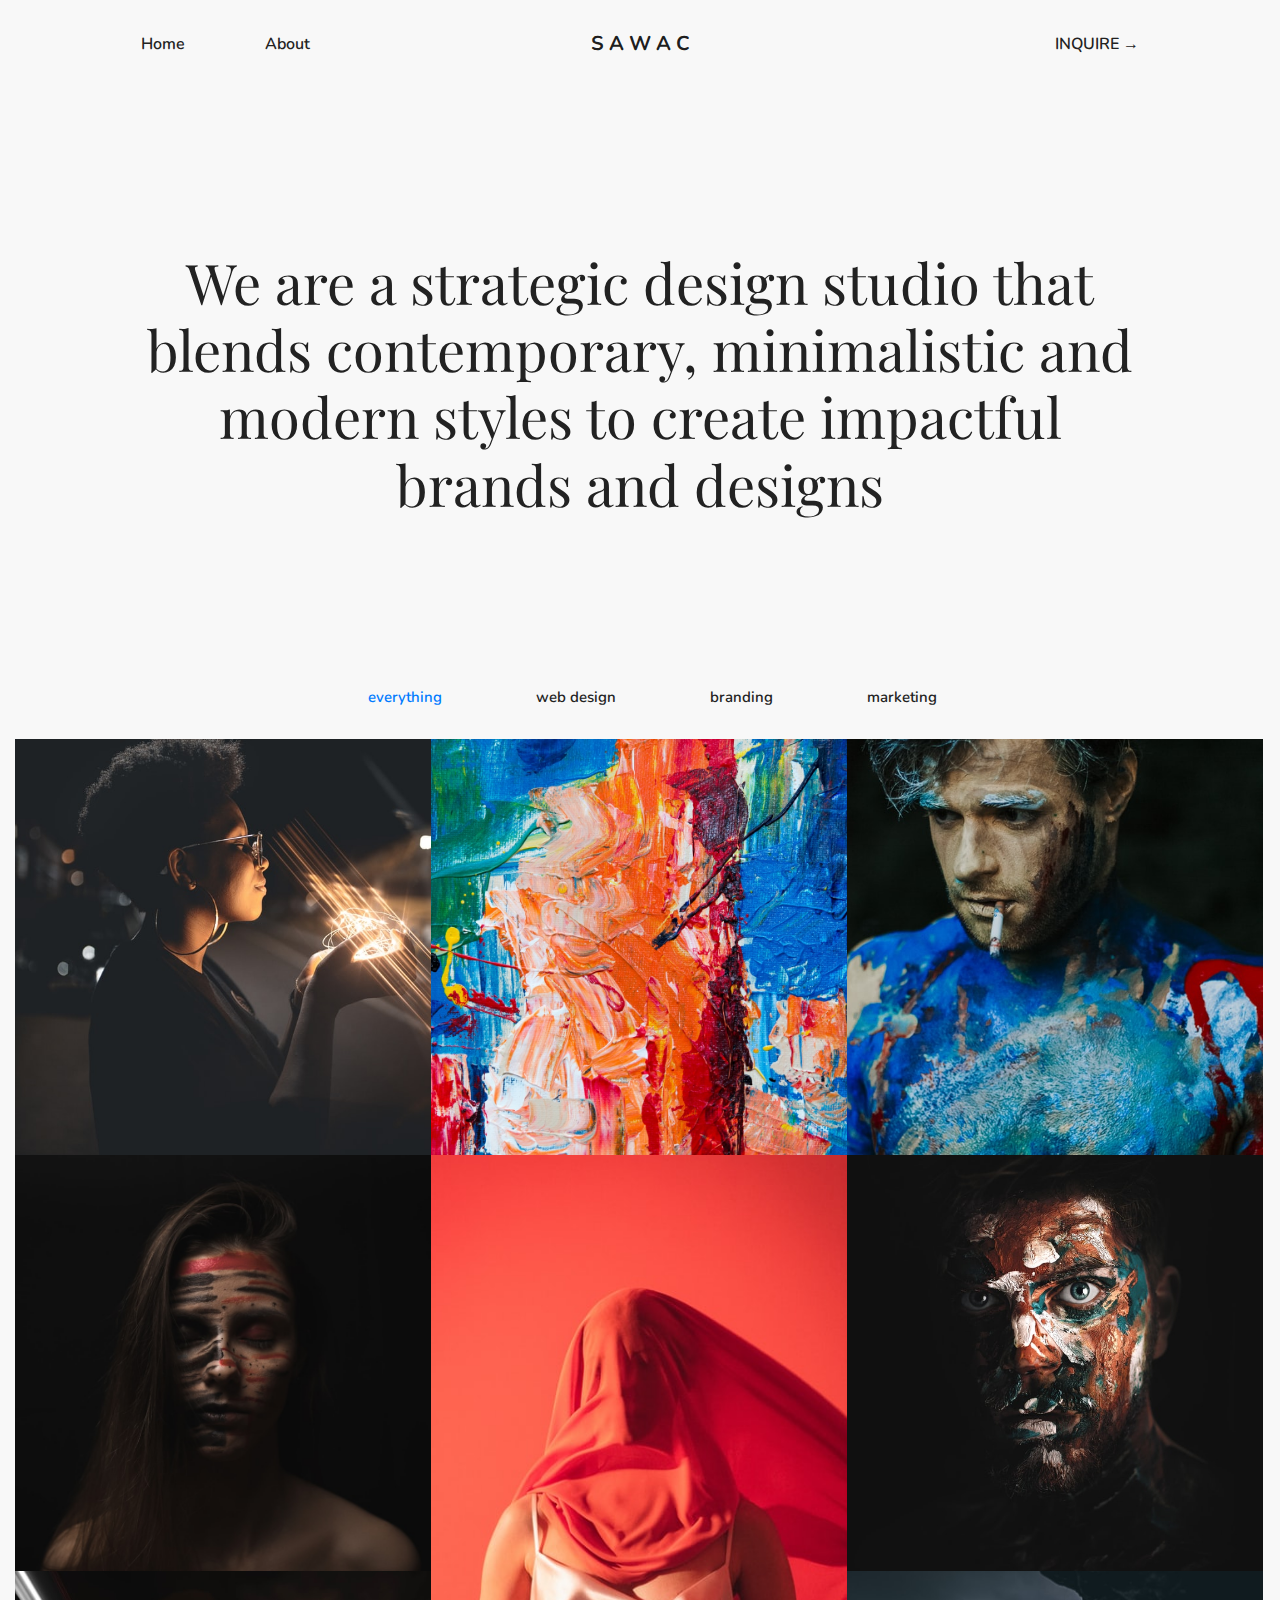
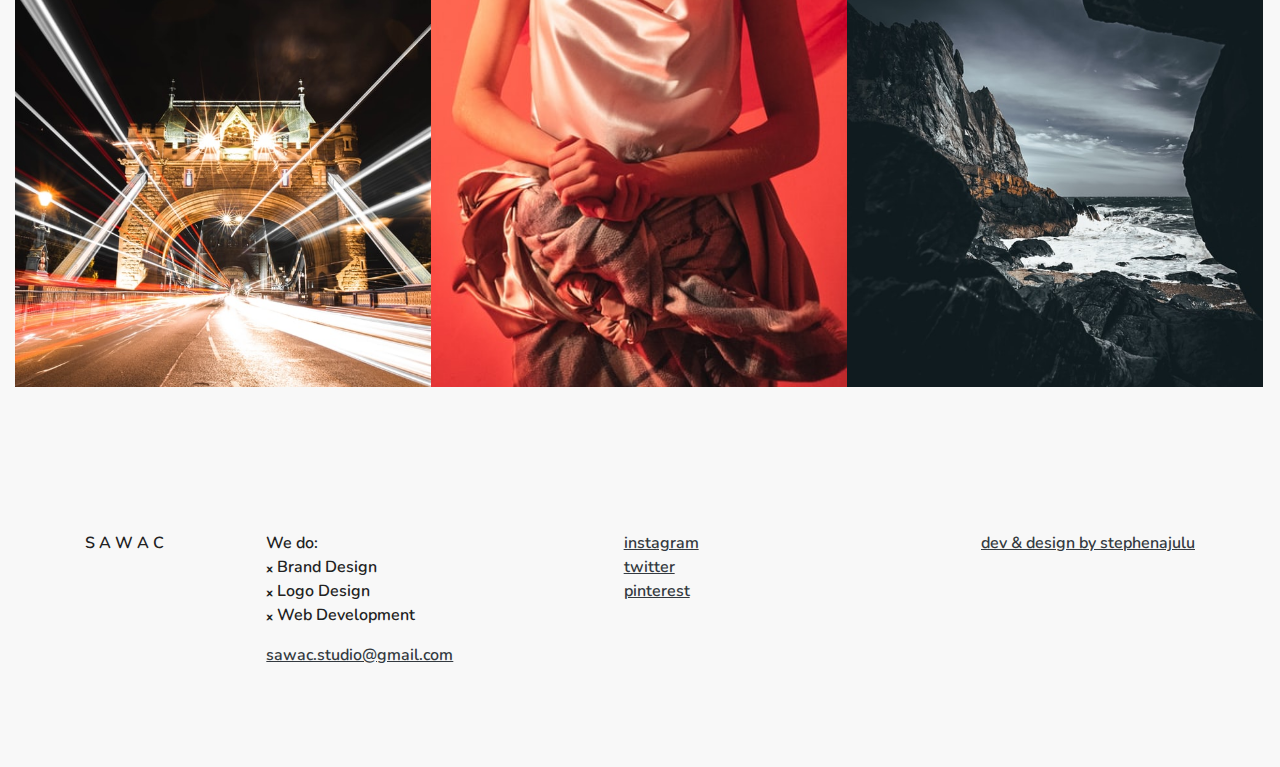
==== index.html @ 3eb4f8b2 "Add files via upload" ====
<!DOCTYPE html>
<html lang="en">

<head>
    <meta charset="utf-8">
    <meta name="viewport" content="width=device-width, initial-scale=1, shrink-to-fit=no">
    <meta http-equiv="X-UA-Compatible" content="ie=edge">
    <meta name="description" content="Free minimal portfolio web site template,minmal portfolio,porfolio,bootstrap template,html template,photography " />
    <title>Sawac Studio | Contemporary Brand Design</title>
    <link href="https://fonts.googleapis.com/css?family=Nunito:200,300,400,600,700,800,800i,900i|Playfair+Display:400,700,900&display=swap" rel="stylesheet">
    <!-- build:css -->
    <link rel="stylesheet" href="assets/vendor/css/font-awesome5.css">
    <link rel="stylesheet" href="assets/css/main.css">
    <!-- endbuild -->
    <link rel="stylesheet" href="assets/css/rtl.css">
</head>

<body>
    <div class="nav-centered">
        <div class="container">
            <nav class="navbar navbar-expand-lg navbar-light">
                <a class="navbar-brand navbar-brand-centered font-weight-bold" href="index.html">S  A  W  A  C</a>
                <button class="navbar-toggler" type="button" data-toggle="collapse" data-target="#navbarNav" aria-controls="navbarNav" aria-expanded="false" aria-label="Toggle navigation">
                    <span class="navbar-toggler-icon"></span>
                </button>
                <div class="collapse navbar-collapse" id="navbarNav">
                    <ul class="navbar-nav">
                        <li class="nav-item">
                            <a class="nav-link" href="index.html">Home</a>
                        </li>

                        <li class="nav-item">
                            <a class="nav-link" href="about.html">About</a>
                        </li>
                    </ul>

                    <ul class="navbar-nav ml-auto">

                        <!--<li class="nav-item">
                            <a class="nav-link" href="project.html">Project</a>
                        </li>-->
                        <li class="nav-item">
                            <a class="nav-link" href="https://docs.google.com/forms/d/e/1FAIpQLSfyl6B5fQIwDdRF6gQHQ4lXcO56UccDx3IbhCiQB-1WyWdSLg/viewform?usp=sf_link">INQUIRE →</a>
                        </li>
                    </ul>
                </div>
            </nav>
            <!--end:Nav -->
        </div>
    </div>
    <!--end:Navigation -->
    <main role="main">
        <section class="intro" style="background-size: cover;">
            <div class="container">
                <div class="row d-flex justify-content-center  align-items-center">
                    <div class="col-md-11 text-center">
                        <h1 class="display-4">We are a strategic design studio that blends contemporary, minimalistic and modern styles to create impactful brands and designs</h1>
                    </div>
                </div>
            </div>
        </section>
        <!--end:Intro -->
        <section class="space-md">
            <!-- portfolio -->
            <div id="portfolio" class="container-fluid">
                <div id="portfolio-filters">
                    <ul id="filters" class="p-0">
                        <li><a href="*" class="active">everything</a></li>
                        <li><a href=".digital">web design</a></li>
                        <li><a href=".branding">branding</a></li>
                        <li><a href=".campaigns">marketing</a></li>
                    </ul>
                </div>
                <div class="grid" data-cols="3" data-margin="0" data-height="1" data-masonry='{ "columnWidth": 200, "itemSelector": ".entry" }'>
                    <!-- entry -->
                    <div class="entry work-entry branding">
                        <a href="project.html">
                            <div class="entry-image imageBG" data-img="./assets/img/photo-1558212628-ad7f5fb28c5e.jpg"></div>
                            <div class="work-entry-hover">
                                <div class="work-entry-content">
                                    <div class="work-entry-title">Liber Finance</div>
                                    <div class="work-entry-cat">Web</div>
                                </div>
                            </div>
                        </a>
                    </div>
                    <!-- end:entry -->
                    <div class="entry work-entry digital">
                        <a href="project.html">
                            <div class="entry-image imageBG" data-img="./assets/img/photo-1558180702-95f1c3ae2ca3.jpg"></div>
                            <div class="work-entry-hover">
                                <div class="work-entry-content">
                                    <div class="work-entry-title">Aramark</div>
                                    <div class="work-entry-cat">Marketing</div>
                                </div>
                            </div>
                        </a>
                    </div>
                    <!-- end:entry -->
                    <div class="entry work-entry campaigns">
                        <a href="project.html">
                            <div class="entry-image imageBG" data-img="./assets/img/photo-1558118720-fa5cdebe6b3a.jpg"></div>
                            <div class="work-entry-hover">
                                <div class="work-entry-content">
                                    <div class="work-entry-title">Portfolio page</div>
                                    <div class="work-entry-cat">web design</div>
                                </div>
                            </div>
                        </a>
                    </div>
                    <!-- end:entry -->
                    <div class="entry work-entry branding">
                        <a href="project.html">
                            <div class="entry-image imageBG" data-img="./assets/img/photo-1558100984-01e6cd6fc9aa.jpg"></div>
                            <div class="work-entry-hover">
                                <div class="work-entry-content">
                                    <div class="work-entry-title">Sunday Breakfast</div>
                                    <div class="work-entry-cat">Branding</div>
                                </div>
                            </div>
                        </a>
                    </div>
                    <!-- end:entry -->
                    <div class="entry work-entry campaigns h2">
                        <a href="project.html">
                            <div class="entry-image imageBG" data-img="./assets/img/photo-1494475673543-6a6a27143fc8.jpg"></div>
                            <div class="work-entry-hover">
                                <div class="work-entry-content">
                                    <div class="work-entry-title">Sunday Breakfast</div>
                                    <div class="work-entry-cat">All</div>
                                </div>
                            </div>
                        </a>
                    </div>
                    <!-- end:entry -->
                    <div class="entry work-entry branding digital">
                        <a href="project.html">
                            <div class="entry-image imageBG" data-img="./assets/img/photo-1557941760-987c3f403d5a.jpg"></div>
                            <div class="work-entry-hover">
                                <div class="work-entry-content">
                                    <div class="work-entry-title">Pine Street</div>
                                    <div class="work-entry-cat">Web + Digital</div>
                                </div>
                            </div>
                        </a>
                    </div>
                    <!-- end:entry -->
                    <div class="entry work-entry digital">
                        <a href="project.html">
                            <div class="entry-image imageBG" data-img="./assets/img/photo-1534073828943-f801091bb18c.jpg"></div>
                            <div class="work-entry-hover">
                                <div class="work-entry-content">
                                    <div class="work-entry-title">Mobipaid</div>
                                    <div class="work-entry-cat">Branding</div>
                                </div>
                            </div>
                        </a>
                    </div>
                    <!-- end:entry -->
                    <div class="entry work-entry brading">
                        <a href="project.html">
                            <div class="entry-image imageBG" data-img="./assets/img/photo-1484755560615-a4c64e778a6c.jpg"></div>
                            <div class="work-entry-hover">
                                <div class="work-entry-content">
                                    <div class="work-entry-title">Solo Solution</div>
                                    <div class="work-entry-cat">Logo</div>
                                </div>
                            </div>
                        </a>
                    </div>
                    <!-- end:entry -->


                </div>
            </div>
            <!-- /end:portfolio -->
        </section>
    </main>
    <footer class="position-relative">
        <div class="container">
            <div class="row">

                <div class="col-lg-auto mt-4">
                    <p class="mb-4">S A W A C</p>
                </div>
                <div class="col-lg-3 mt-4 ml-auto">
                    <p>We do:
                        <br>  ᙮ Brand Design
                        <br>  ᙮ Logo Design
                        <br>  ᙮ Web Development
                    </p>
                        <a href="mailto:sawac.studio@gmail.com" class="text-dark"><span style="text-decoration: underline;">sawac.studio@gmail.com</span></a>
                </div>
                <div class="col-lg-3 mt-4 ml-auto">
                    <ul class="list-unstyled footer-link">
                        <li><a href="https://instagram.com/sawacstudio" class="text-dark">instagram</a></li>
                        <li><a href="https://twitter.com/sawacstudio" class="text-dark">twitter</a></li>
                        <li><a href="https://pinterest.com/sawacstudio" class="text-dark">pinterest</a></li>
                    </ul>
                </div>
                <div class="col-lg-auto ml-lg-auto mt-4">
                    <ul class="list-unstyled footer-link">
                        <li><a href="https://stephenajulu.com" class="text-dark">dev & design by stephenajulu</a></li>
                        <!-- Please note.You are not allowed to remove credit link.Please respect that.
                        <li><a href="https://sharebootstrap.com" class="text-dark">dev by sharebootstrap</a></li>-->
                    </ul>
                </div>
            </div>
            <!--/.row-->
        </div>
        <!--/.container-->
    </footer>
    <!-- build:js -->
    <script src="assets/vendor/js/jquery.js"></script>
    <script src="assets/vendor/js/popper.js"></script>
    <script src="assets/vendor/js/bootstrap.js"></script>
    <script src="assets/vendor/js/isotope.pkgd.min.js"></script>
    <script src="assets/vendor/js/jquery.easing.min.js"></script>
    <script src="assets/js/custom.js"></script>
    <!-- endbuild -->
</body>

</html>
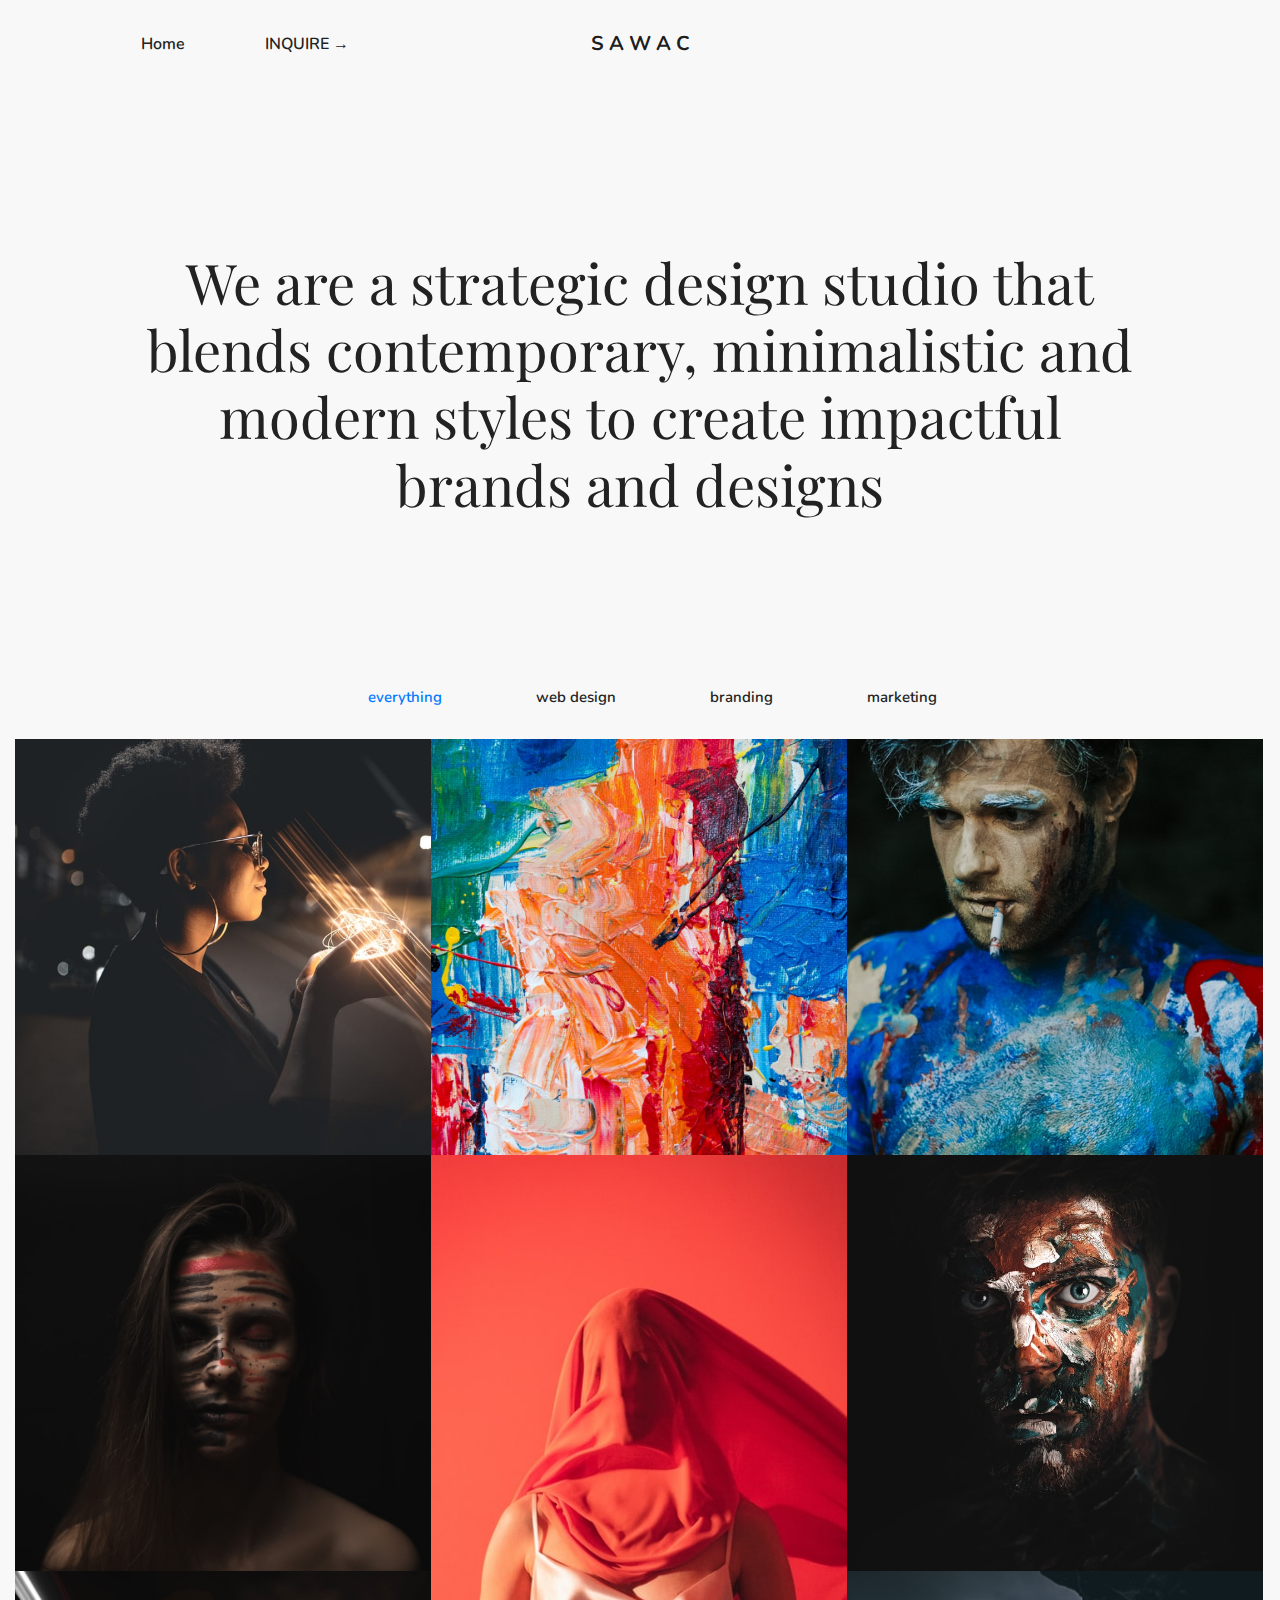
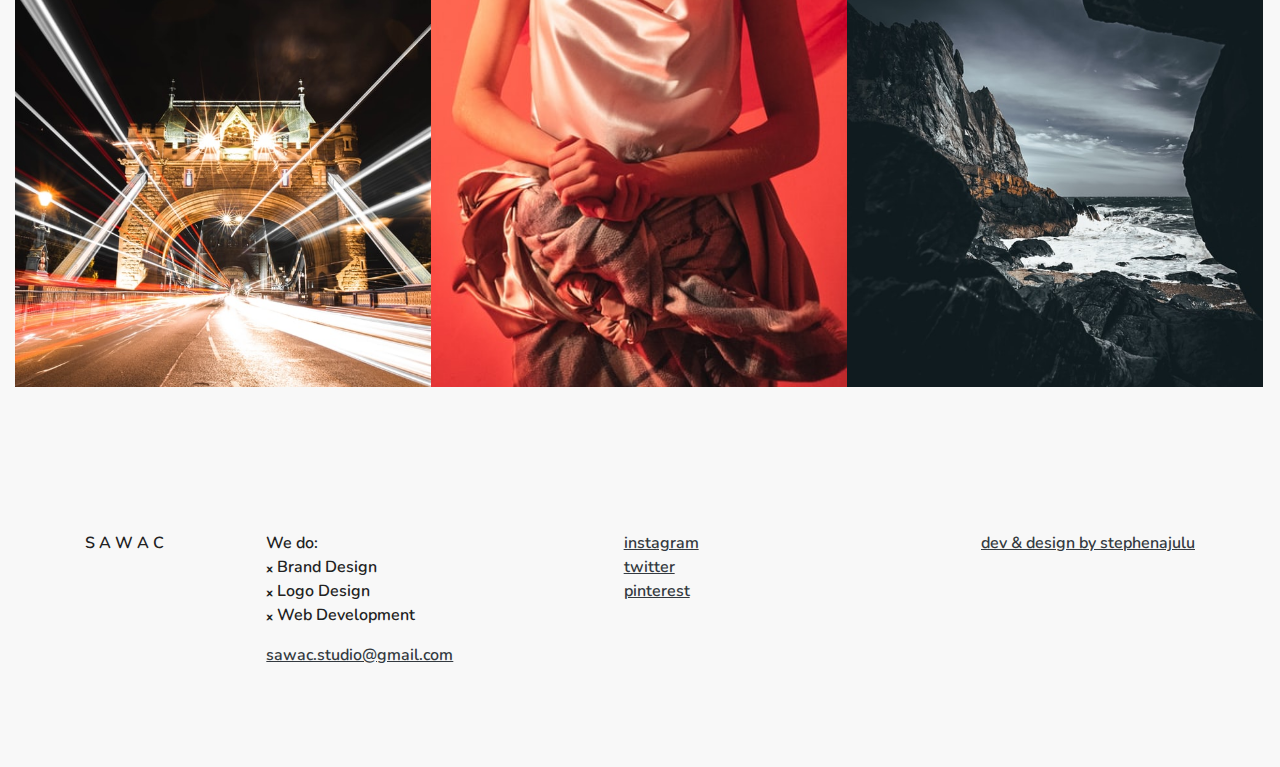
==== commit fa35735b: "Update index.html" ====
--- a/index.html
+++ b/index.html
@@ -29,10 +29,10 @@
                             <a class="nav-link" href="index.html">Home</a>
                         </li>
 
-                        <li class="nav-item">
+                        <!--<li class="nav-item">
                             <a class="nav-link" href="about.html">About</a>
                         </li>
-                    </ul>
+                    </ul>-->
 
                     <ul class="navbar-nav ml-auto">
 
@@ -220,4 +220,4 @@
     <!-- endbuild -->
 </body>
 
-</html>+</html>
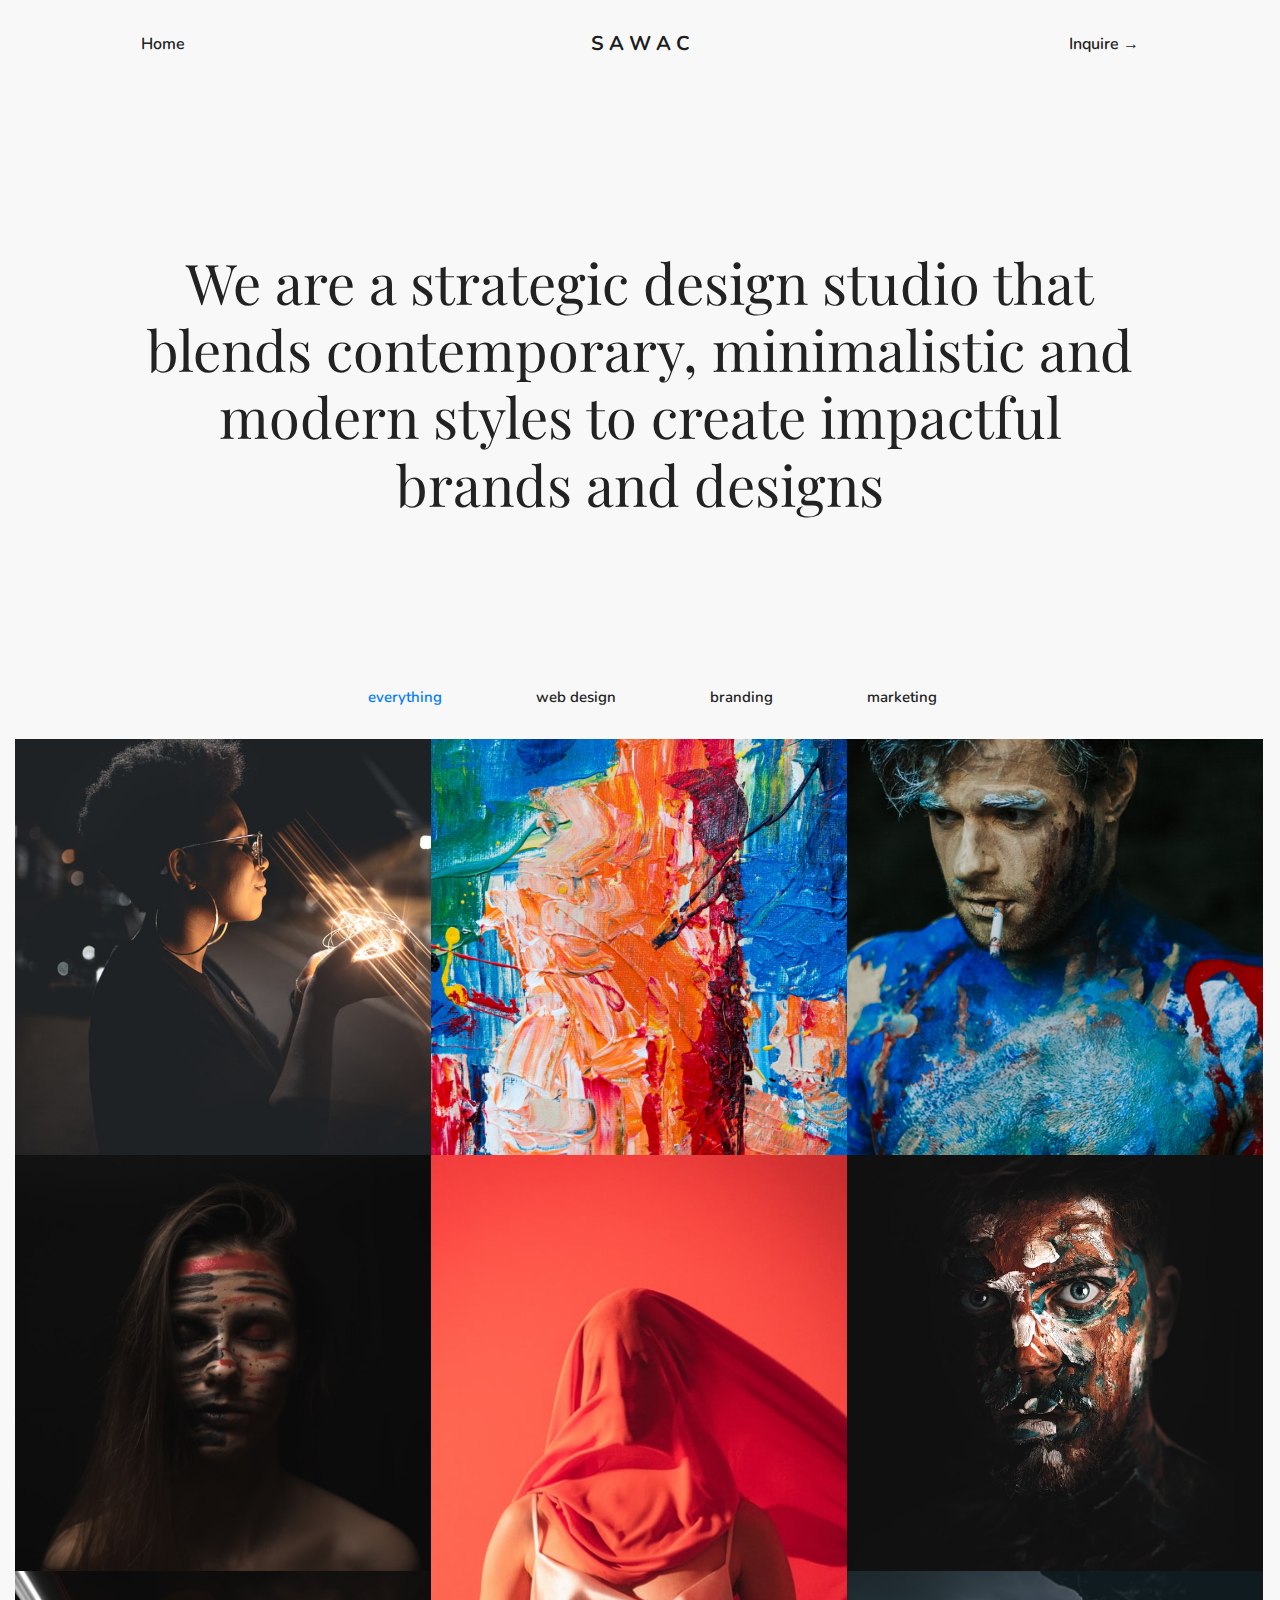
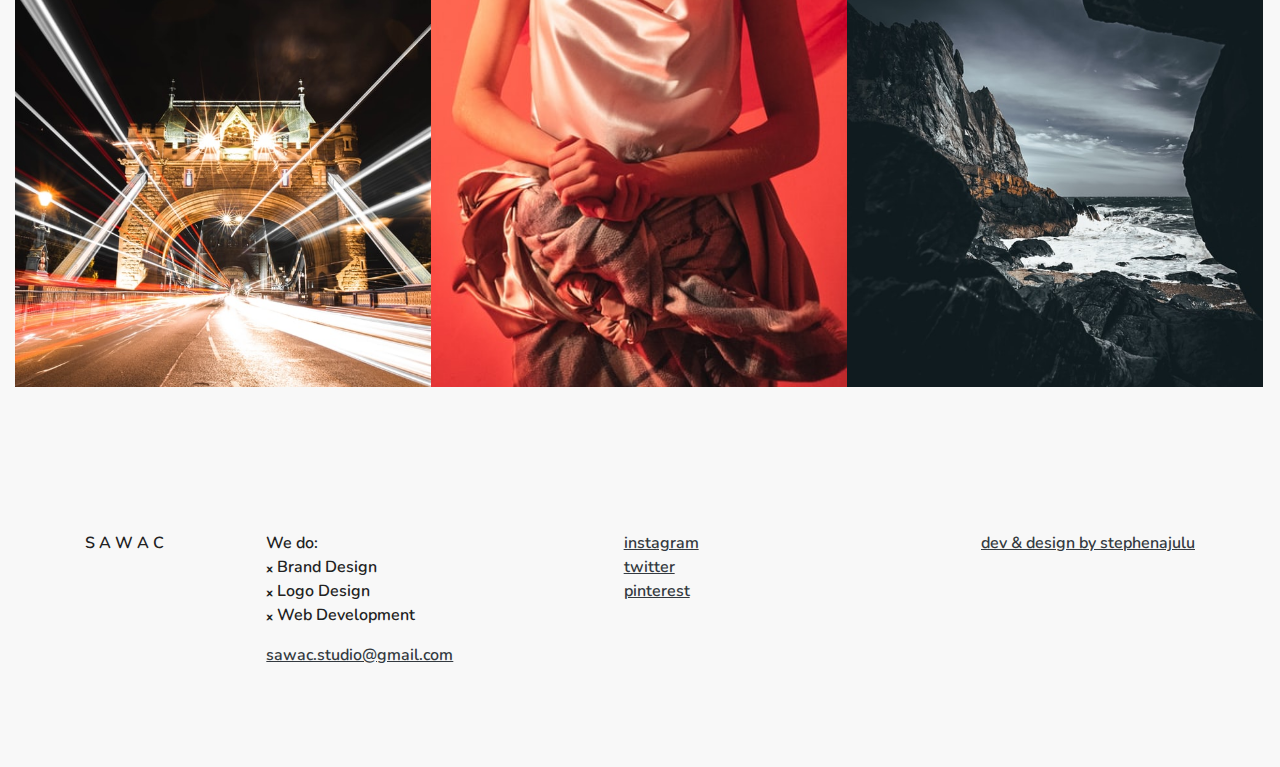
==== commit bcb4eedc: "Update index.html" ====
--- a/index.html
+++ b/index.html
@@ -29,10 +29,10 @@
                             <a class="nav-link" href="index.html">Home</a>
                         </li>
 
-                        <!--<li class="nav-item">
-                            <a class="nav-link" href="about.html">About</a>
+                        <li class="nav-item">
+                            <a class="nav-link" href="#"> </a>
                         </li>
-                    </ul>-->
+                    </ul>
 
                     <ul class="navbar-nav ml-auto">
 
@@ -40,7 +40,7 @@
                             <a class="nav-link" href="project.html">Project</a>
                         </li>-->
                         <li class="nav-item">
-                            <a class="nav-link" href="https://docs.google.com/forms/d/e/1FAIpQLSfyl6B5fQIwDdRF6gQHQ4lXcO56UccDx3IbhCiQB-1WyWdSLg/viewform?usp=sf_link">INQUIRE →</a>
+                            <a class="nav-link" href="https://docs.google.com/forms/d/e/1FAIpQLSfyl6B5fQIwDdRF6gQHQ4lXcO56UccDx3IbhCiQB-1WyWdSLg/viewform?usp=sf_link">Inquire →</a>
                         </li>
                     </ul>
                 </div>
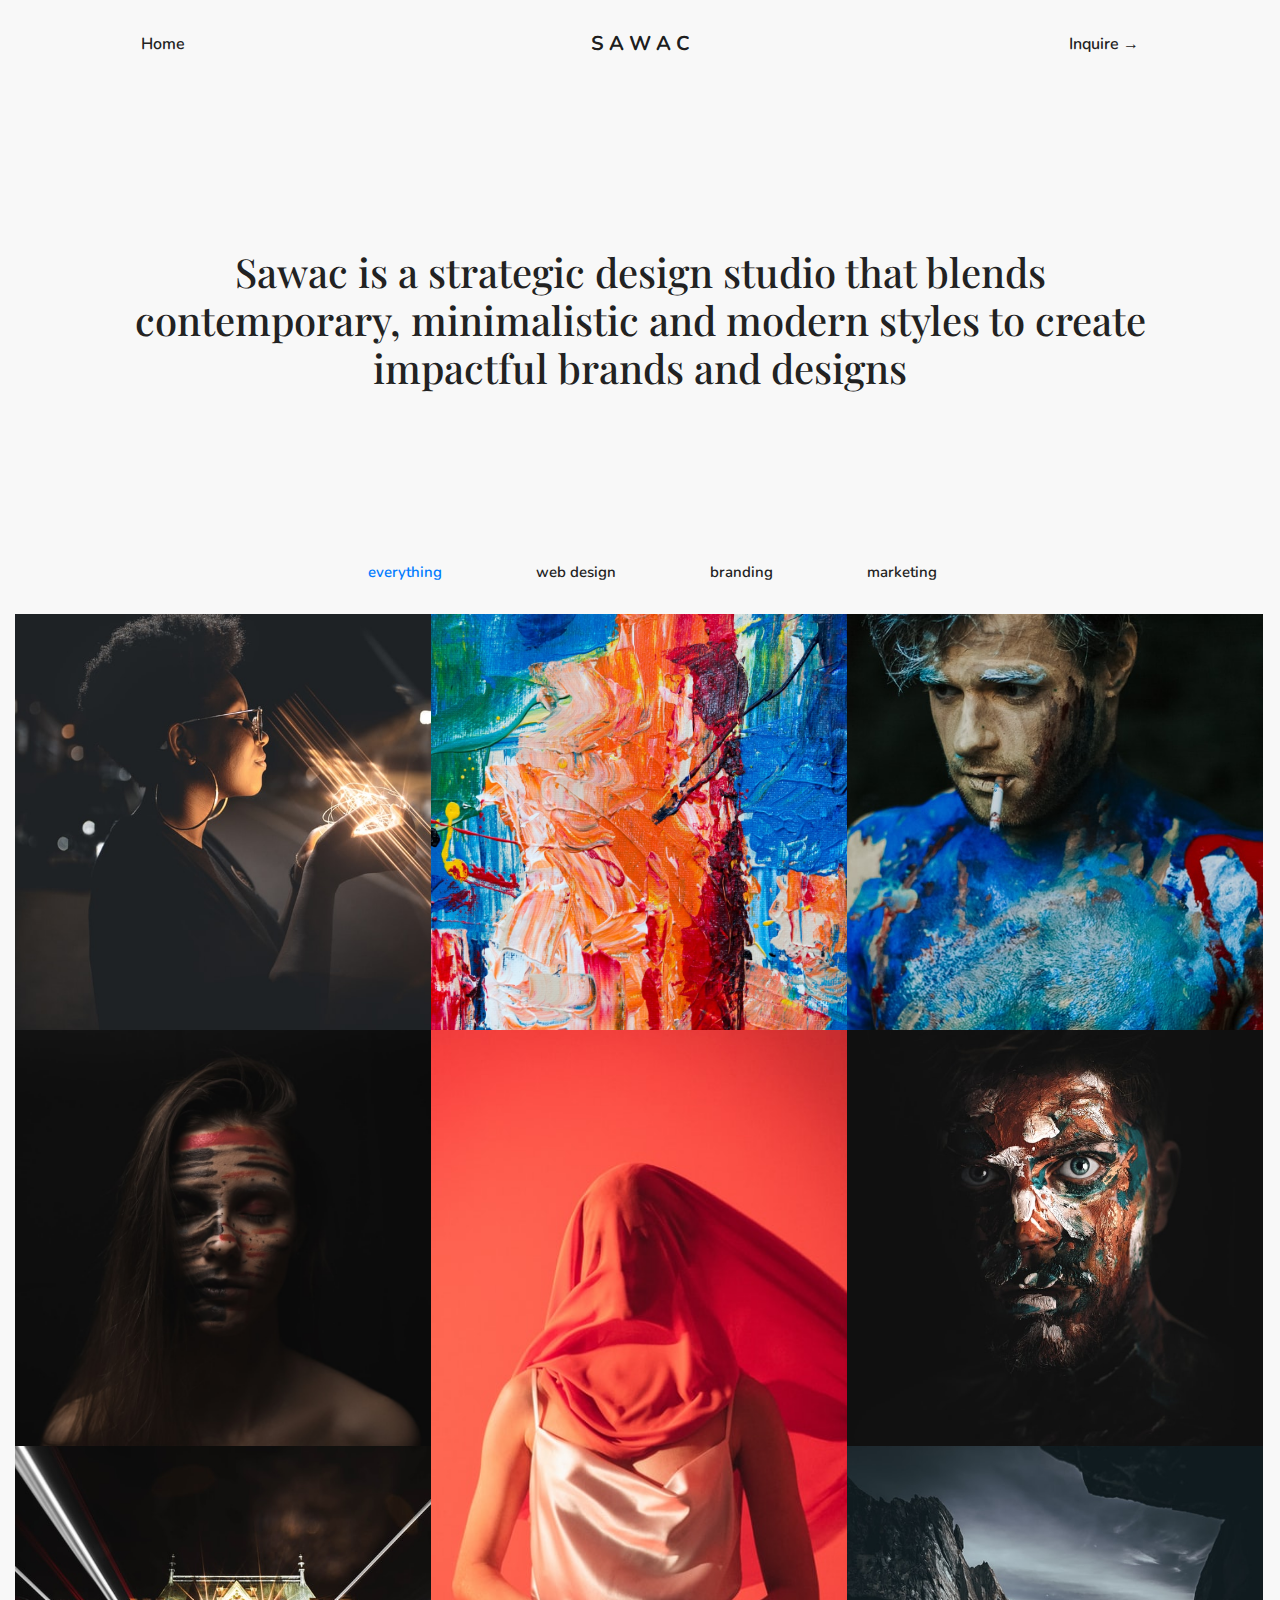
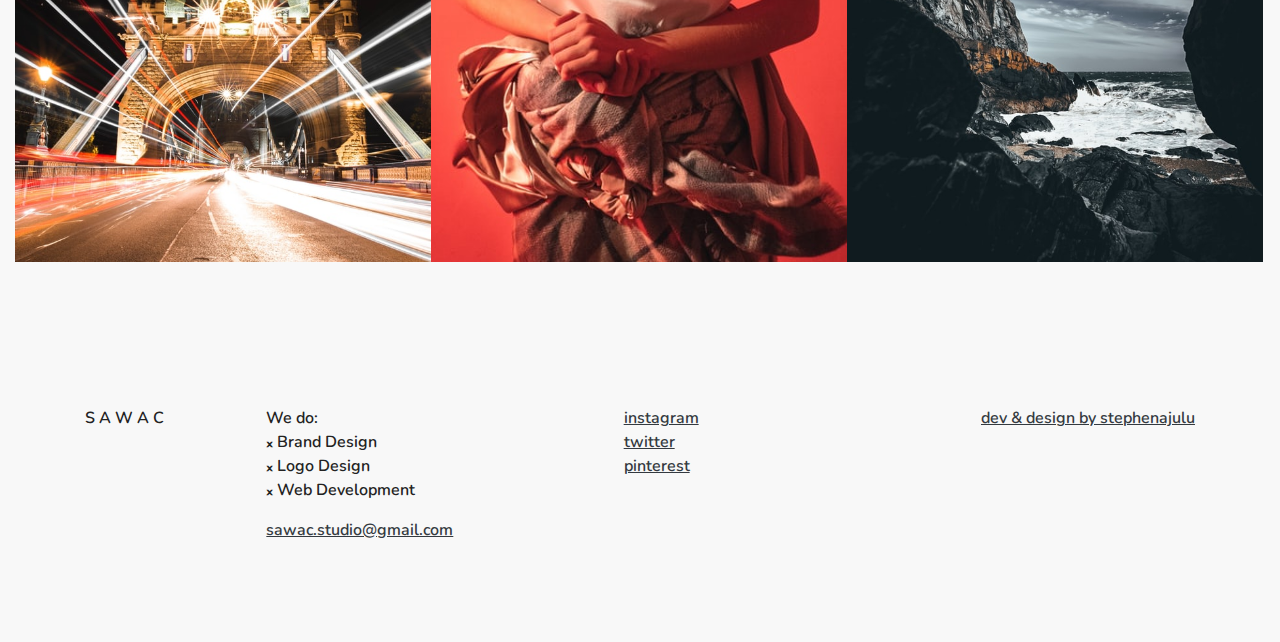
==== commit 1d95a9c4: "Update index.html" ====
--- a/index.html
+++ b/index.html
@@ -54,7 +54,7 @@
             <div class="container">
                 <div class="row d-flex justify-content-center  align-items-center">
                     <div class="col-md-11 text-center">
-                        <h1 class="display-4">We are a strategic design studio that blends contemporary, minimalistic and modern styles to create impactful brands and designs</h1>
+                        <h1 class="display-5">Sawac is a strategic design studio that blends contemporary, minimalistic and modern styles to create impactful brands and designs</h1>
                     </div>
                 </div>
             </div>
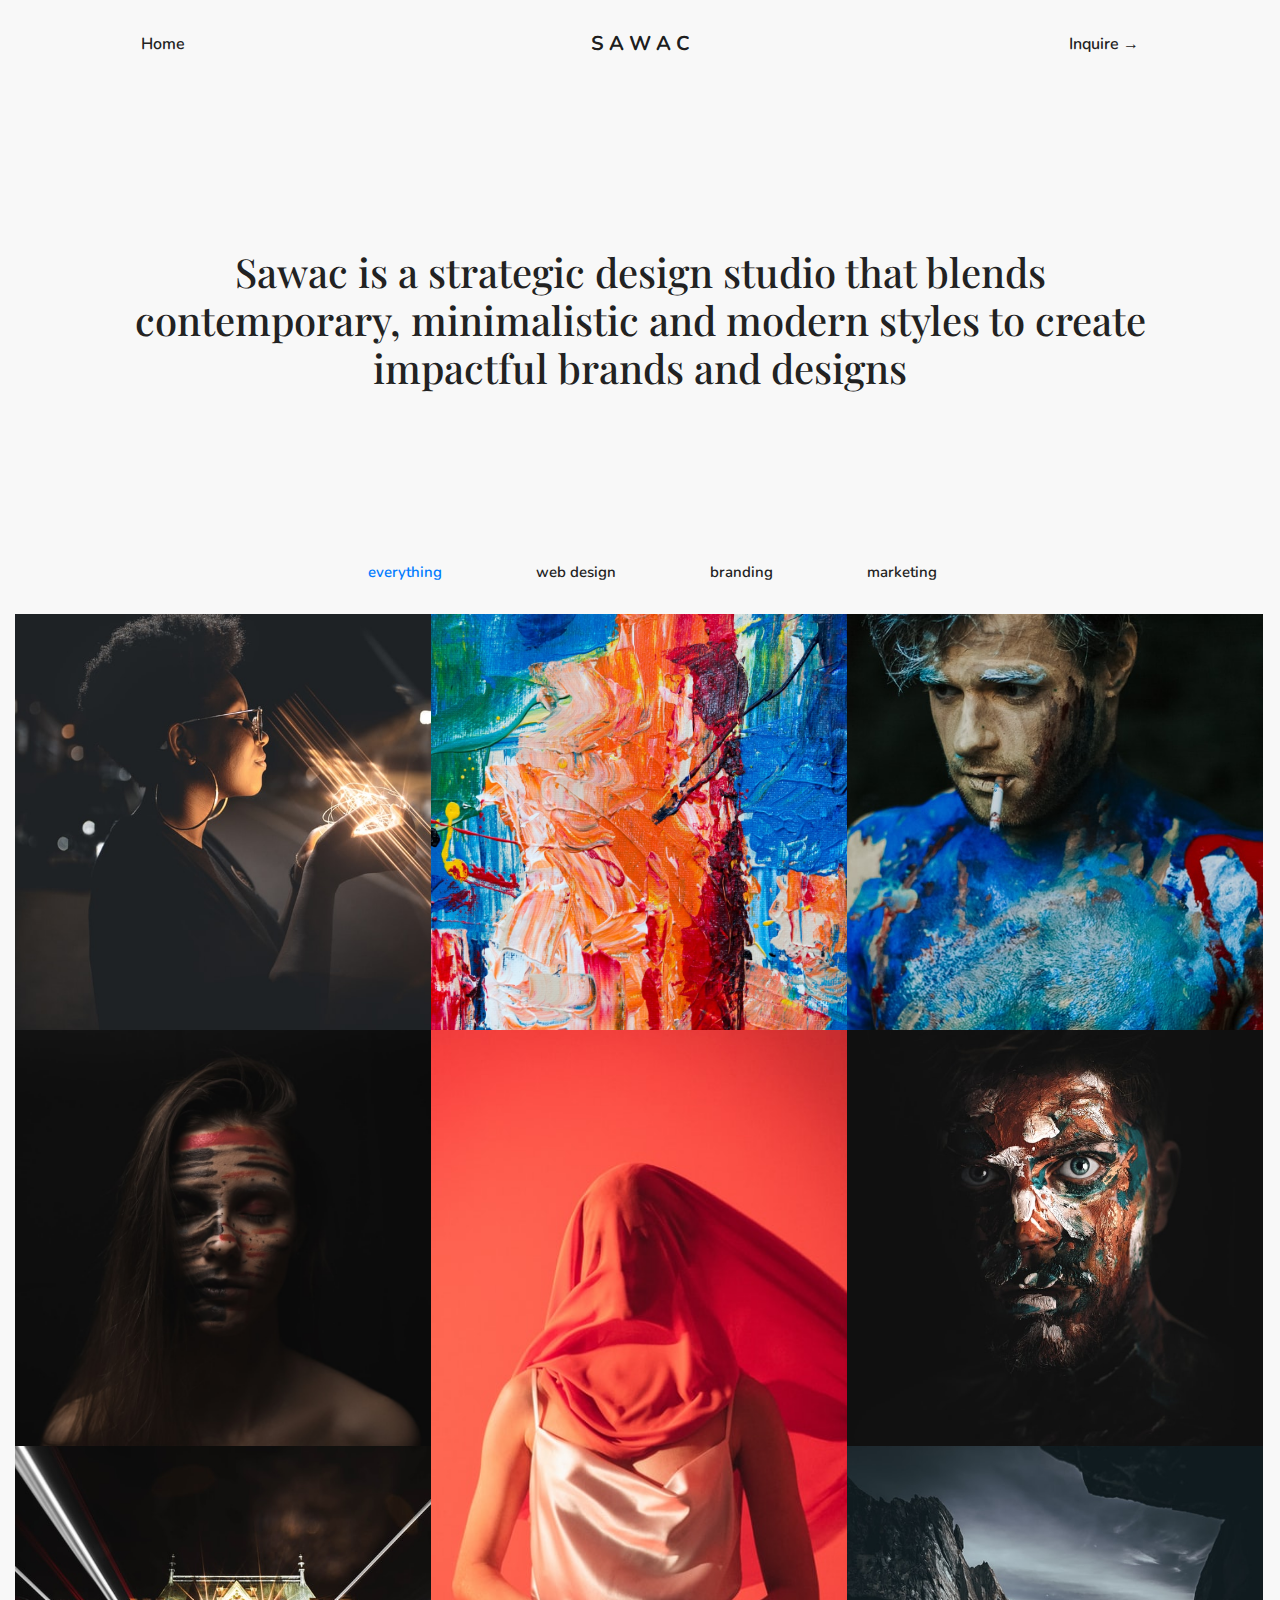
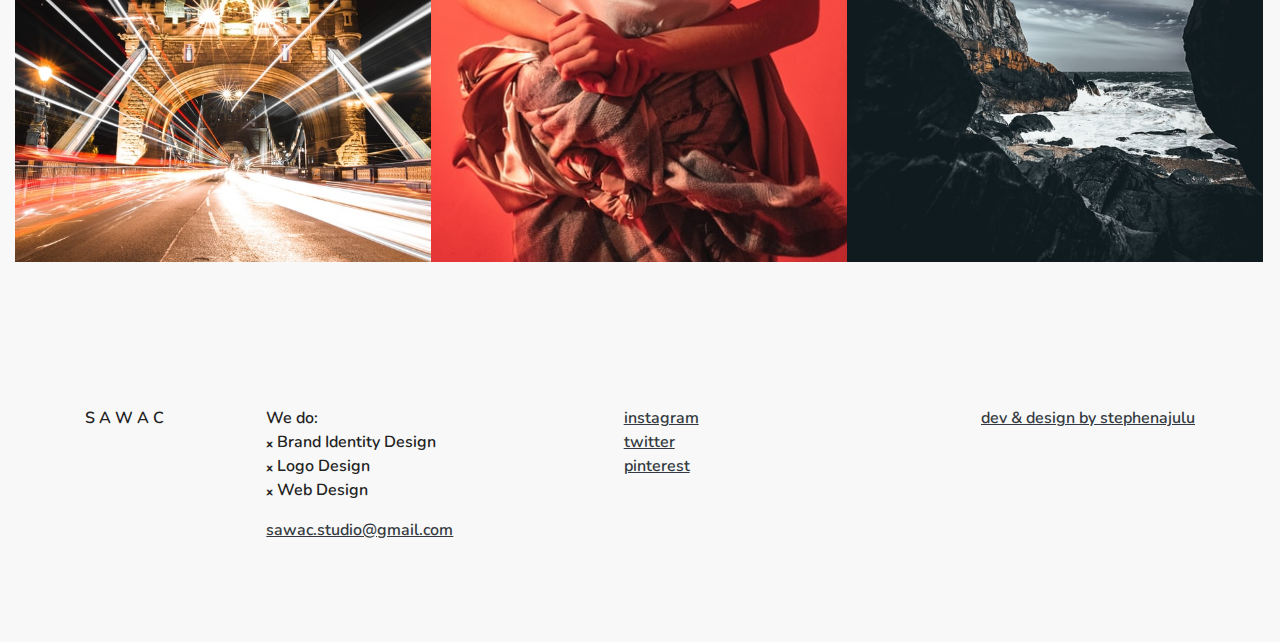
==== commit b44b0f57: "Update index.html" ====
--- a/index.html
+++ b/index.html
@@ -185,9 +185,9 @@
                 </div>
                 <div class="col-lg-3 mt-4 ml-auto">
                     <p>We do:
-                        <br>  ᙮ Brand Design
+                        <br>  ᙮ Brand Identity Design
                         <br>  ᙮ Logo Design
-                        <br>  ᙮ Web Development
+                        <br>  ᙮ Web Design
                     </p>
                         <a href="mailto:sawac.studio@gmail.com" class="text-dark"><span style="text-decoration: underline;">sawac.studio@gmail.com</span></a>
                 </div>
